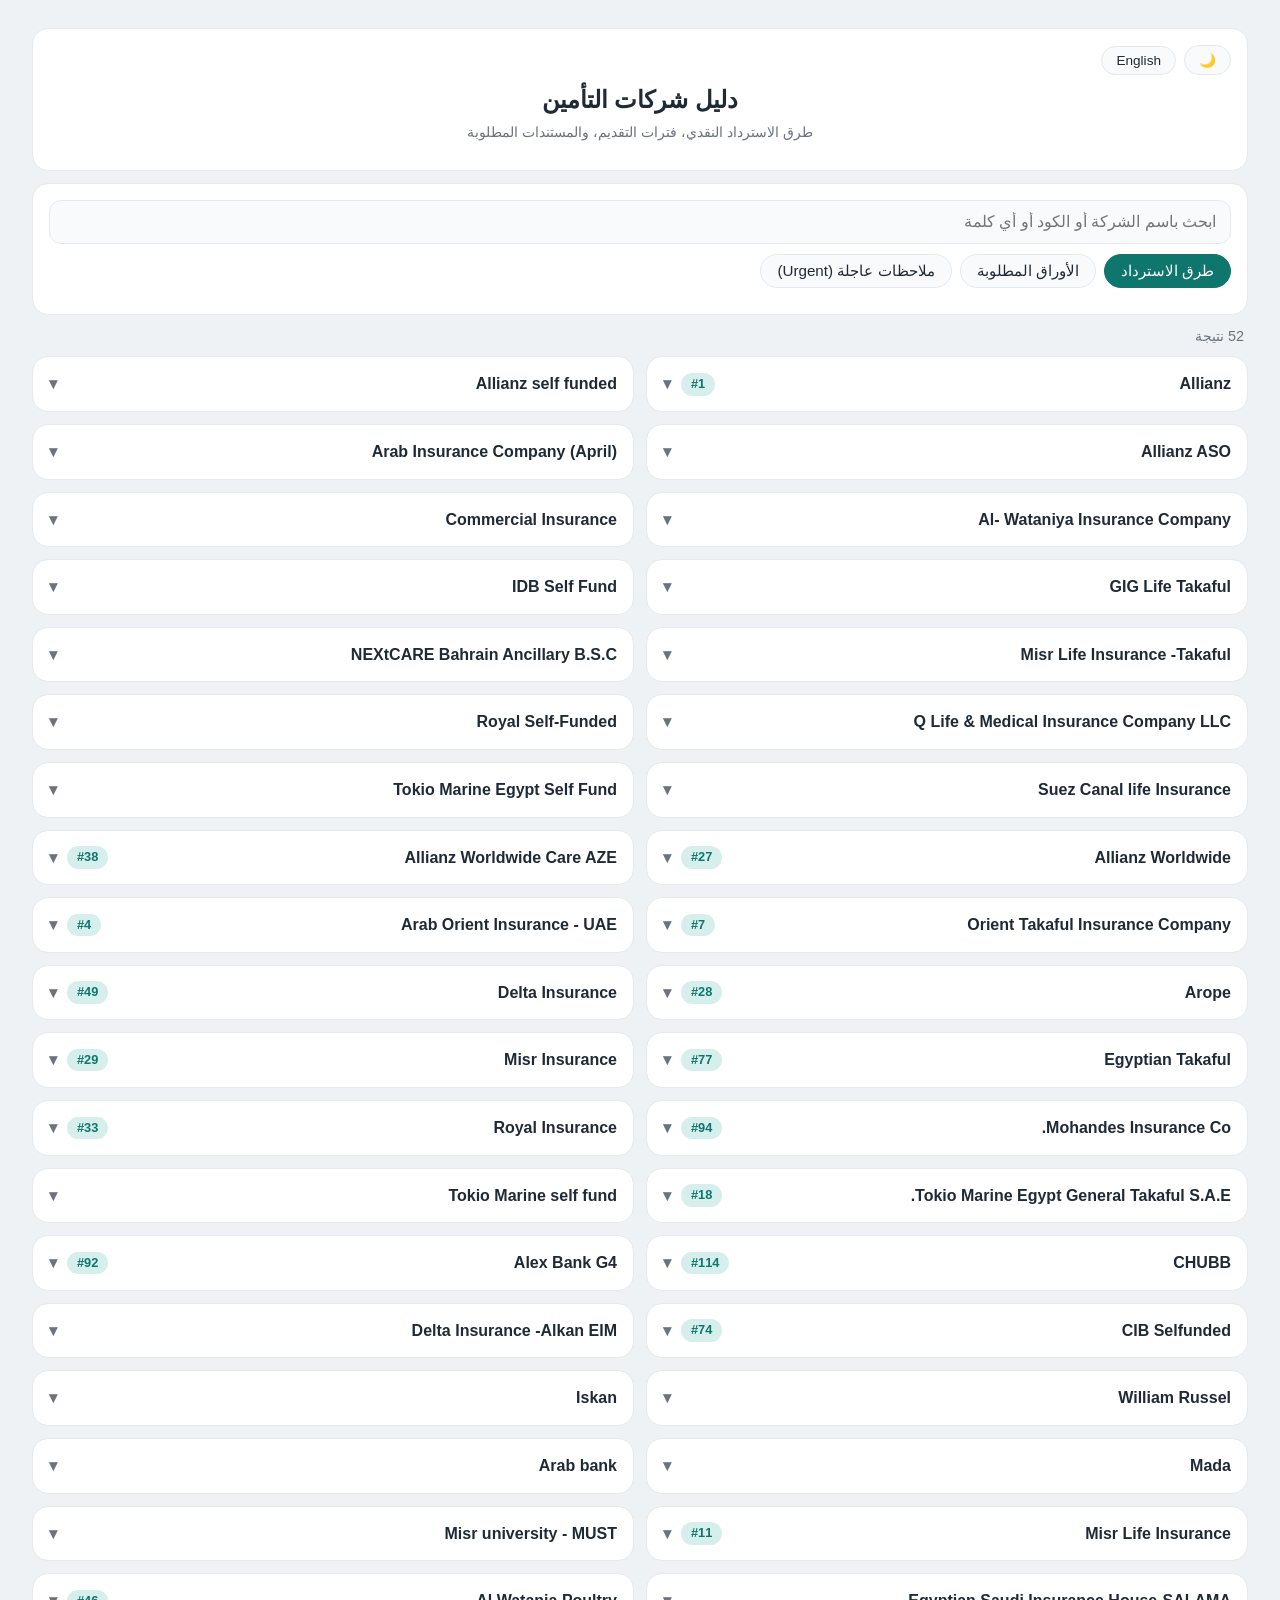
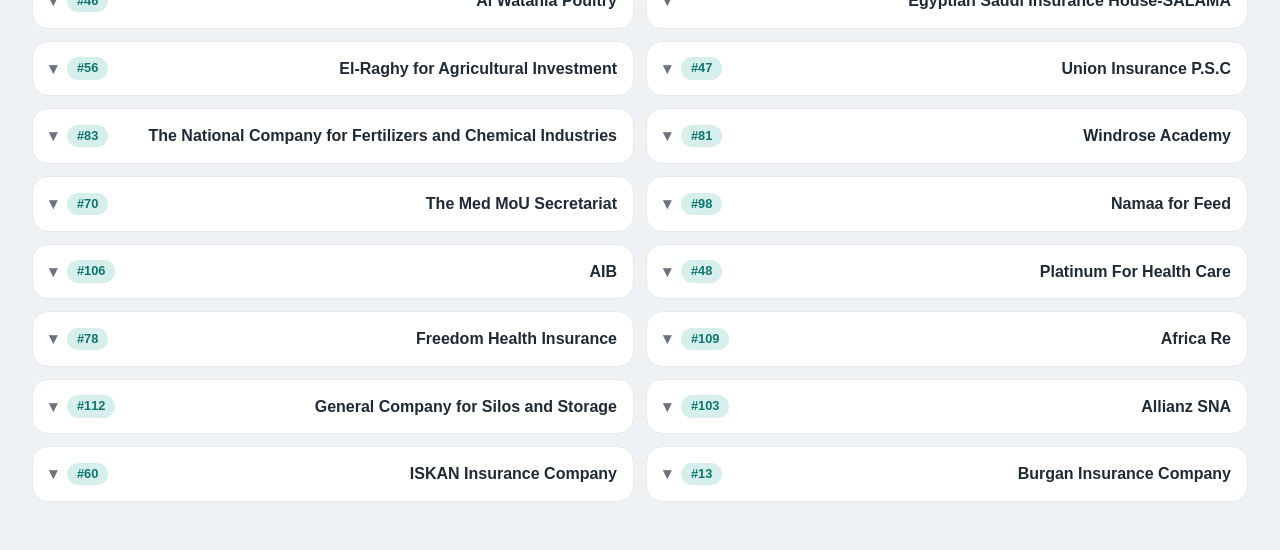
==== index.html @ a03f7639 "Payer reimbursement guide" ====
<!doctype html>
<html lang="ar" dir="rtl">
<head>
<meta charset="utf-8">
<meta name="viewport" content="width=device-width, initial-scale=1">
<title>دليل شركات التأمين</title>
<link rel="stylesheet" href="app.css">
<link rel="stylesheet" href="payers.css">
</head>
<body>
<div class="page">
  <header class="card hero">
    <div class="tools">
      <button id="themeBtn" class="tool-btn" type="button">🌙</button>
      <button id="langBtn" class="tool-btn" type="button">English</button>
    </div>
    <h1 id="title">دليل شركات التأمين</h1>
    <p id="sub" class="muted"></p>
  </header>
  <section class="card">
    <input id="q" class="search" type="search" autocomplete="off">
    <div id="tabs" class="chips"></div>
    <div id="kinds" class="chips"></div>
  </section>
  <p id="count" class="muted count"></p>
  <main id="list" class="plist"></main>
</div>
<script src="data.js"></script>
<script src="payers.js"></script>
</body>
</html>
---- app.css ----
:root {
  --bg: #eef2f5;
  --card: #ffffff;
  --soft: #f9fafb;
  --ink: #1f2a37;
  --muted: #6b7280;
  --accent: #0f766e;
  --accent-soft: #d7efec;
  --line: #e5e9ee;
  --radius: 16px;
}
body.dark {
  --bg: #0e1620;
  --card: #182635;
  --soft: #101c29;
  --ink: #e6edf3;
  --muted: #93a3b3;
  --accent: #2aa79d;
  --accent-soft: #173c3a;
  --line: #2b3d4d;
}
* { box-sizing: border-box; }
html, body { margin: 0; padding: 0; }
body {
  background: var(--bg);
  color: var(--ink);
  font-family: "Segoe UI", Tahoma, "Noto Kufi Arabic", "Cairo", sans-serif;
  line-height: 1.6;
}
.page { max-width: 640px; margin: 0 auto; padding: 12px 12px 40px; }
@media (min-width: 900px) {
  .page { max-width: 1400px; padding: 16px 32px 48px; }
  .page.narrow { max-width: 640px; }
  .list { display: grid; grid-template-columns: repeat(auto-fill, minmax(300px, 1fr)); }
  .list h2, .list .empty { grid-column: 1 / -1; }
  .list .row { border-top: 1px solid var(--line); border-inline-start: 1px solid var(--line); }
}
.card {
  background: var(--card);
  border: 1px solid var(--line);
  border-radius: var(--radius);
  padding: 16px;
  margin-top: 12px;
}
.hero { text-align: center; }
.hero h1 { margin: 4px 0 2px; font-size: 1.5rem; }
.hero .muted { margin: 0 0 10px; }
.hero-img { width: 100%; max-width: 360px; border-radius: 12px; display: block; margin: 8px auto 0; }
.muted { color: var(--muted); font-size: 0.9rem; }
.search {
  width: 100%;
  padding: 12px 14px;
  font-size: 1rem;
  border: 1px solid var(--line);
  border-radius: 12px;
  background: var(--soft);
  color: var(--ink);
  font-family: inherit;
}
.search:focus { outline: 2px solid var(--accent); border-color: var(--accent); }
.chips { display: flex; flex-wrap: wrap; gap: 8px; margin-top: 10px; }
.chip {
  border: 1px solid var(--line);
  background: var(--soft);
  color: var(--ink);
  border-radius: 999px;
  padding: 7px 16px;
  font-size: 0.95rem;
  cursor: pointer;
  font-family: inherit;
}
.chip.on { background: var(--accent); border-color: var(--accent); color: #fff; }
.stats { display: flex; gap: 10px; margin-top: 12px; }
.stat {
  flex: 1;
  background: var(--card);
  border: 1px solid var(--line);
  border-radius: var(--radius);
  text-align: center;
  padding: 10px 4px;
}
.stat b { display: block; font-size: 1.25rem; color: var(--accent); }
.stat span { font-size: 0.8rem; color: var(--muted); }
.list { padding: 6px 0; }
.list h2 { font-size: 1.05rem; margin: 10px 16px; }
.row { padding: 10px 16px; border-top: 1px solid var(--line); }
.row:first-of-type { border-top: 0; }
.row .nm { font-weight: 600; }
.row .dt { color: var(--muted); font-size: 0.85rem; }
.row .vl { color: var(--accent); font-weight: 600; margin-top: 2px; }
.row .vl.off { color: var(--muted); font-weight: 400; }
.b-past { color: var(--muted); opacity: 0.7; }
.mins {
  background: var(--accent-soft);
  color: var(--accent);
  border-radius: 999px;
  padding: 1px 9px;
  font-size: 0.78rem;
  font-weight: 700;
  margin-inline-start: 8px;
  vertical-align: 2px;
}
span.b-next {
  background: #fbbf24;
  color: #422006;
  border-radius: 999px;
  padding: 1px 9px;
  font-weight: 700;
  box-shadow: 0 0 10px rgba(251, 191, 36, 0.55);
}
.row.b-past .nm, .row.b-past .dt, .row.b-past .vl { color: var(--muted); opacity: 0.75; font-weight: 400; }
.row.b-next .nm {
  background: #fbbf24;
  color: #422006;
  border-radius: 8px;
  padding: 1px 10px;
  display: inline-block;
  box-shadow: 0 0 10px rgba(251, 191, 36, 0.55);
}
.empty { text-align: center; color: var(--muted); padding: 24px 16px; }
.foot { text-align: center; margin-top: 14px; }
.spin { text-align: center; color: var(--muted); padding: 30px; }
.lbl { display: block; font-size: 0.9rem; color: var(--muted); margin: 12px 0 4px; }
.file-in { display: block; width: 100%; padding: 10px; border: 1px dashed var(--line); border-radius: 12px; background: var(--soft); }
.tools { display: flex; gap: 8px; align-items: center; margin-bottom: 6px; }
.tools-gap { flex: 1; }
.tool-btn {
  border: 1px solid var(--line);
  background: var(--soft);
  color: var(--ink);
  border-radius: 999px;
  padding: 6px 14px;
  font-size: 0.85rem;
  cursor: pointer;
  font-family: inherit;
  white-space: nowrap;
}
.tool-btn:active { transform: scale(0.96); }
.btn {
  display: inline-block; margin-top: 14px; padding: 12px 22px; border: 0; border-radius: 12px;
  background: var(--accent); color: #fff; font-size: 1rem; font-family: inherit; cursor: pointer;
}
.btn:disabled { opacity: 0.6; cursor: default; }
.link-btn { text-decoration: none; }
.err { color: #b91c1c; font-size: 0.9rem; margin: 10px 0 0; }
#summary ul { margin: 6px 0; padding-inline-start: 20px; }
h2 { font-size: 1.1rem; }
.ok { color: var(--accent); font-size: 0.9rem; margin: 10px 0 0; }
.edit-sub { font-size: 0.95rem; margin: 14px 0 6px; }
.et-wrap { max-height: 380px; overflow-y: auto; border: 1px solid var(--line); border-radius: 12px; margin-top: 10px; }
.et { width: 100%; border-collapse: collapse; font-size: 0.88rem; }
.et th, .et td { padding: 6px 8px; border-top: 1px solid var(--line); text-align: start; }
.et thead th { position: sticky; top: 0; background: var(--soft); border-top: 0; z-index: 1; }
.et td { vertical-align: middle; }
.et input {
  width: 100%; padding: 6px 8px; font-size: 0.9rem; font-family: inherit;
  border: 1px solid var(--line); border-radius: 8px; background: var(--soft); color: var(--ink);
}
.et input:focus { outline: 2px solid var(--accent); border-color: var(--accent); }
.et .c-time { width: 86px; }
.et .c-mins { width: 62px; }
.et .c-del { width: 34px; text-align: center; }
.et .del {
  border: 0; background: none; color: #b91c1c; font-size: 1.05rem; cursor: pointer; padding: 2px 6px;
}
.edit-add-row { display: flex; gap: 8px; margin-top: 8px; align-items: center; }
.edit-add-row .search { width: auto; flex: 1; padding: 9px 10px; font-size: 0.9rem; }
---- payers.css ----
.plist { display: grid; gap: 12px; margin-top: 8px; }
@media (min-width: 900px) { .plist { grid-template-columns: repeat(auto-fill, minmax(420px, 1fr)); align-items: start; } }
.count { margin: 10px 4px 0; }
.pcard { background: var(--card); border: 1px solid var(--line); border-radius: var(--radius); overflow: hidden; }
.phead { width: 100%; display: flex; align-items: center; gap: 10px; padding: 14px 16px; background: none; border: 0; color: var(--ink); font: inherit; font-weight: 700; text-align: start; cursor: pointer; }
.phead .nm { flex: 1; }
.pcode { background: var(--accent-soft); color: var(--accent); border-radius: 999px; padding: 1px 10px; font-size: .8rem; }
.chev { color: var(--muted); transition: transform .15s; }
.pcard.open .chev { transform: rotate(180deg); }
.pbody { display: none; padding: 0 16px 16px; }
.pcard.open .pbody { display: block; }
.blk { background: var(--soft); border: 1px solid var(--line); border-radius: 12px; padding: 12px; margin-top: 10px; }
.blk h3 { margin: 0 0 6px; font-size: .95rem; color: var(--accent); display: flex; justify-content: space-between; align-items: center; gap: 8px; }
.blk .txt { white-space: pre-wrap; line-height: 1.75; overflow-wrap: anywhere; }
.blk .txt.en { direction: ltr; text-align: left; }
.blk .txt.ar { direction: rtl; text-align: right; }
.cp { background: var(--card); border: 1px solid var(--line); color: var(--muted); border-radius: 8px; padding: 2px 10px; font-size: .8rem; cursor: pointer; }
.sec { margin: 14px 0 0; font-weight: 700; }
mark { background: #fde68a; color: #1f2a37; border-radius: 3px; }
.empty { text-align: center; color: var(--muted); padding: 24px; }
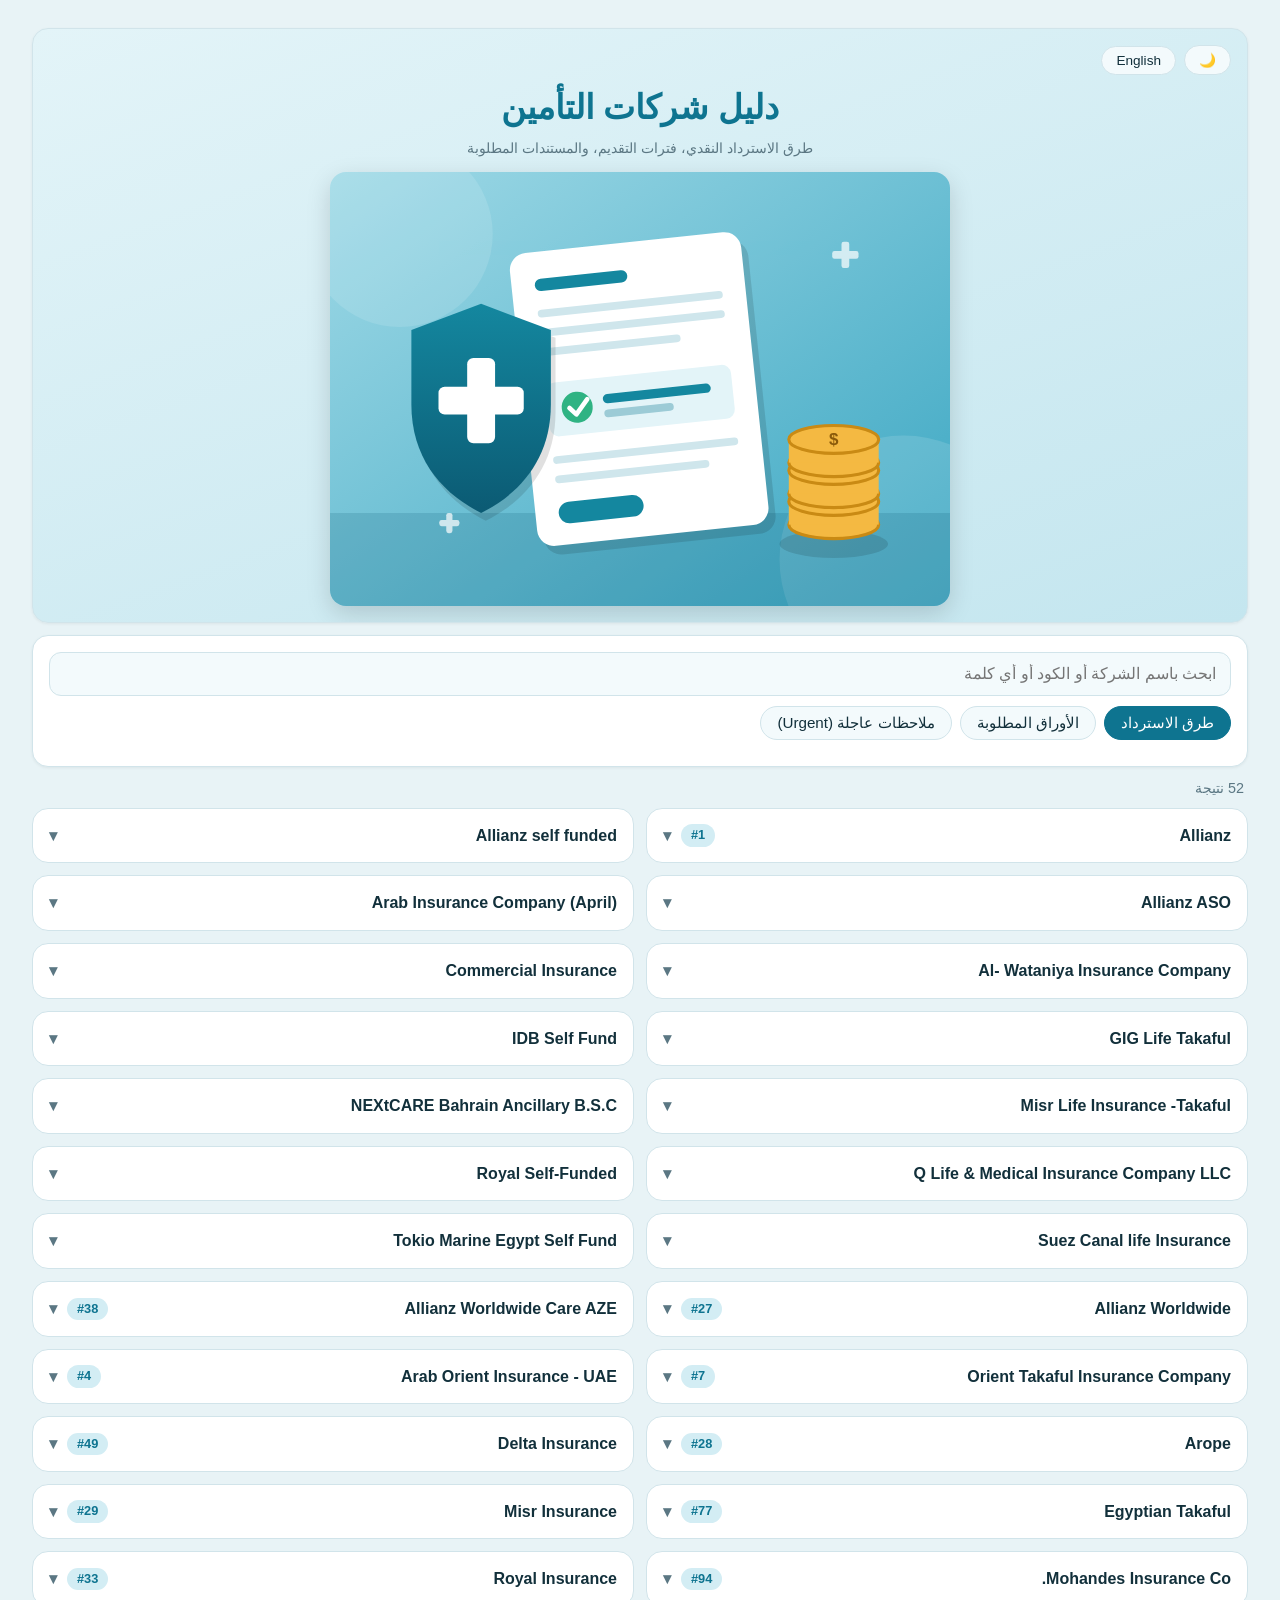
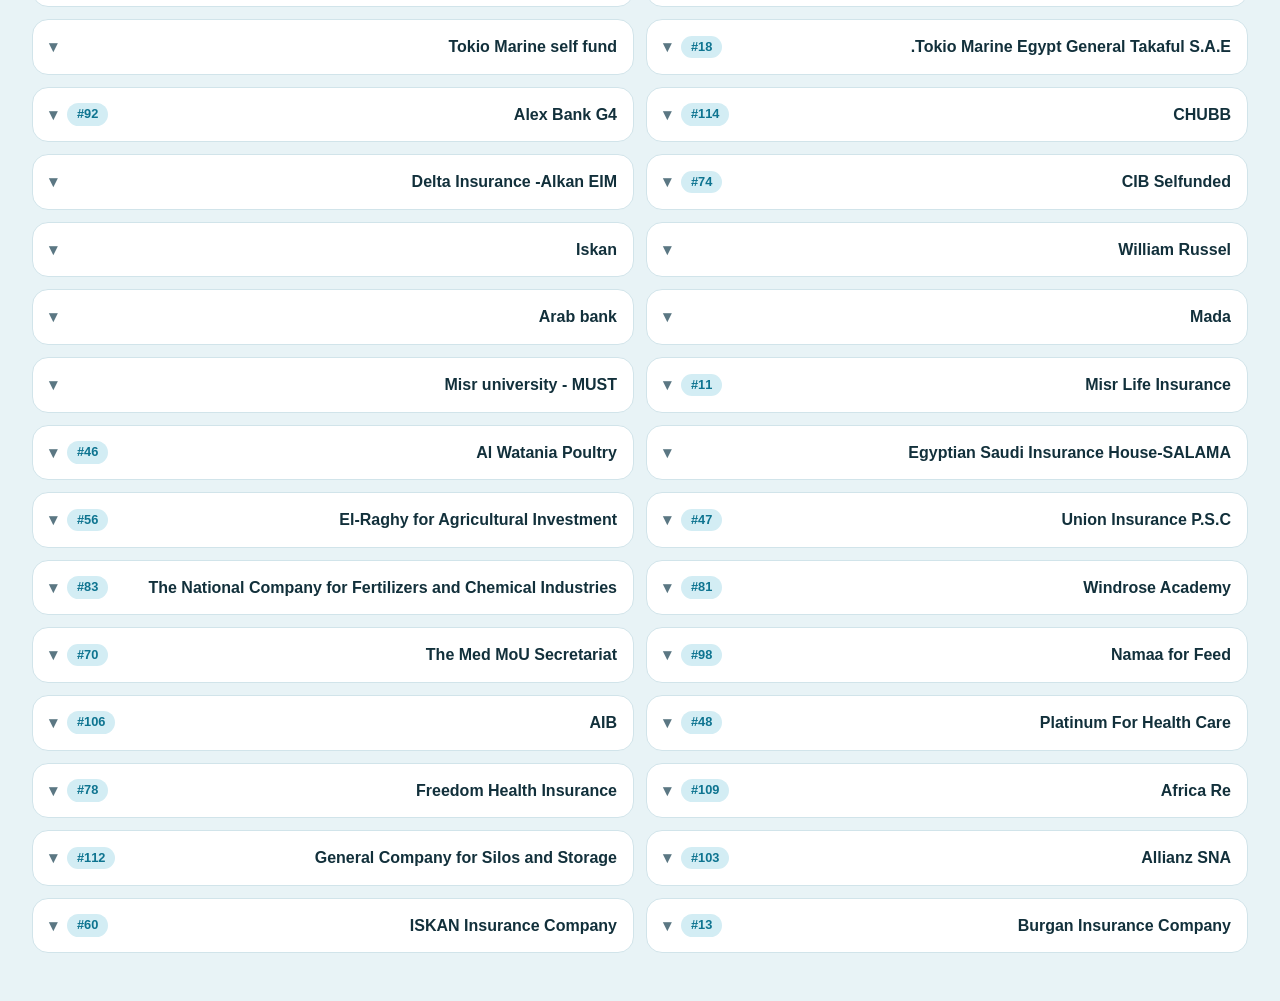
==== commit 2b213456: "Design refresh" ====
--- a/index.html
+++ b/index.html
@@ -16,6 +16,7 @@
     </div>
     <h1 id="title">دليل شركات التأمين</h1>
     <p id="sub" class="muted"></p>
+    <img class="hero-img" src="hero.svg" alt="">
   </header>
   <section class="card">
     <input id="q" class="search" type="search" autocomplete="off">
--- a/app.css
+++ b/app.css
@@ -1,23 +1,27 @@
 :root {
-  --bg: #eef2f5;
+  --bg: #e8f3f6;
   --card: #ffffff;
-  --soft: #f9fafb;
-  --ink: #1f2a37;
-  --muted: #6b7280;
-  --accent: #0f766e;
-  --accent-soft: #d7efec;
-  --line: #e5e9ee;
+  --soft: #f3fafc;
+  --ink: #12303b;
+  --muted: #5b7783;
+  --accent: #0e7490;
+  --accent-soft: #d3edf4;
+  --line: #d1e4ea;
+  --h1: #e3f4f8;
+  --h2: #c4e6ef;
   --radius: 16px;
 }
 body.dark {
-  --bg: #0e1620;
-  --card: #182635;
-  --soft: #101c29;
-  --ink: #e6edf3;
-  --muted: #93a3b3;
-  --accent: #2aa79d;
-  --accent-soft: #173c3a;
-  --line: #2b3d4d;
+  --bg: #0a1a20;
+  --card: #11262f;
+  --soft: #0c1e26;
+  --ink: #e4f1f5;
+  --muted: #8fb0bc;
+  --accent: #3bb8d6;
+  --accent-soft: #153c49;
+  --line: #25414d;
+  --h1: #12303b;
+  --h2: #0f3a48;
 }
 * { box-sizing: border-box; }
 html, body { margin: 0; padding: 0; }
@@ -42,10 +46,15 @@
   padding: 16px;
   margin-top: 12px;
 }
-.hero { text-align: center; }
-.hero h1 { margin: 4px 0 2px; font-size: 1.5rem; }
+.hero { text-align: center; background: linear-gradient(160deg, var(--h1), var(--h2)); border-color: var(--line); overflow: hidden; }
+body.dark .hero { background: linear-gradient(160deg, var(--h1), var(--h2)); }
+.hero h1 { margin: 4px 0 2px; font-size: 1.75rem; color: var(--accent); }
 .hero .muted { margin: 0 0 10px; }
-.hero-img { width: 100%; max-width: 360px; border-radius: 12px; display: block; margin: 8px auto 0; }
+.hero-img { display: block; width: calc(100% + 32px); max-width: none; margin: 12px -16px -16px; border-radius: 0; }
+@media (min-width: 700px) {
+  .hero-img { width: 100%; max-width: 620px; margin: 12px auto 0; border-radius: 16px; box-shadow: 0 8px 24px rgba(0,0,0,.15); }
+  .hero h1 { font-size: 2.1rem; }
+}
 .muted { color: var(--muted); font-size: 0.9rem; }
 .search {
   width: 100%;
@@ -70,6 +79,8 @@
   font-family: inherit;
 }
 .chip.on { background: var(--accent); border-color: var(--accent); color: #fff; }
+body.dark .chip.on, body.dark .btn { color: #1a1109; }
+.card { box-shadow: 0 1px 3px rgba(0,0,0,.06); }
 .stats { display: flex; gap: 10px; margin-top: 12px; }
 .stat {
   flex: 1;
@@ -79,6 +90,7 @@
   text-align: center;
   padding: 10px 4px;
 }
+.stat { border-top: 3px solid var(--accent); }
 .stat b { display: block; font-size: 1.25rem; color: var(--accent); }
 .stat span { font-size: 0.8rem; color: var(--muted); }
 .list { padding: 6px 0; }
